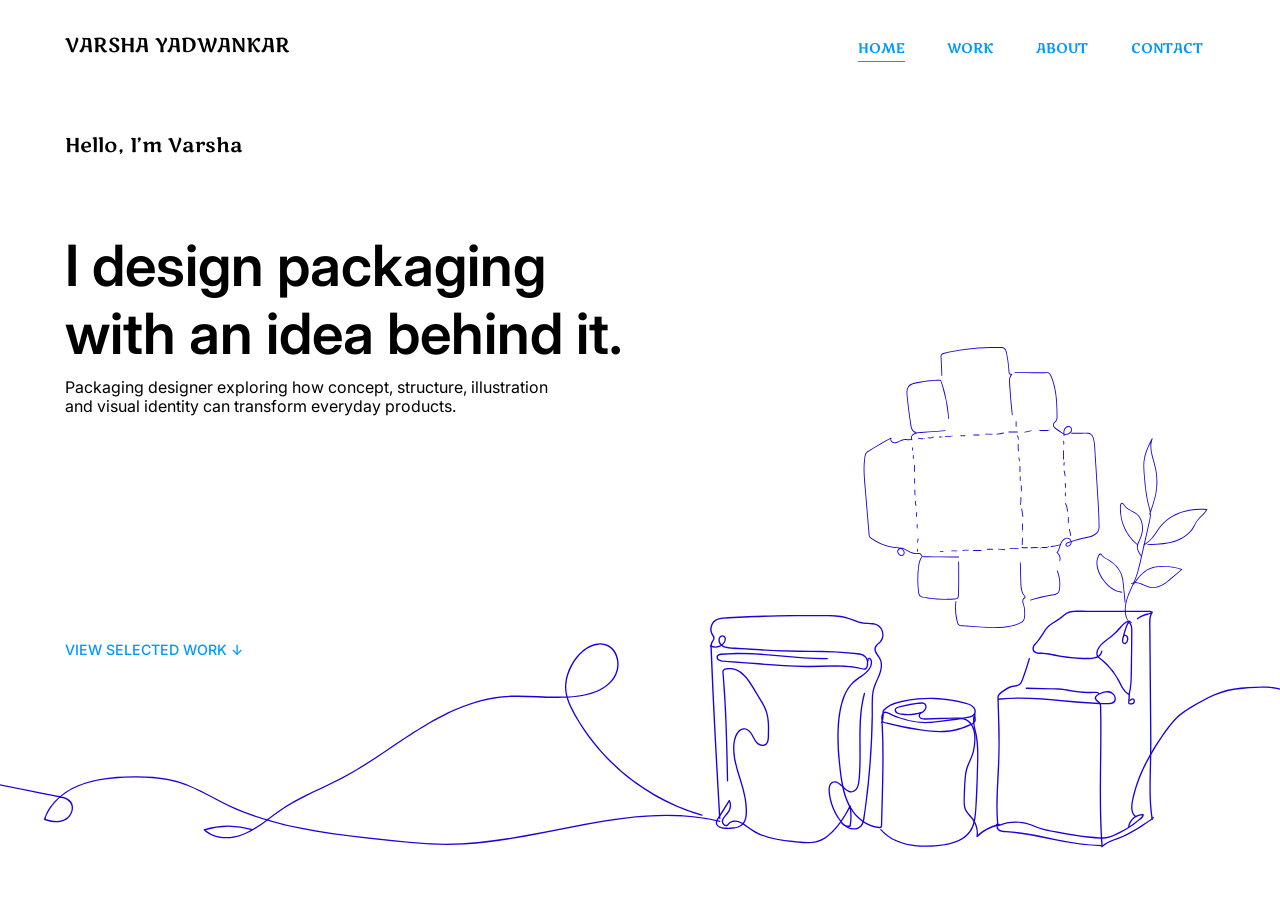
==== index.html @ 97ad2b27 "Varsha Yadwankar packaging design portfolio Static HTML/CSS/JS rebuild of the Framer site: home, fiv" ====
<!doctype html>
<html lang="en">
<head>
<meta charset="utf-8">
<meta name="viewport" content="width=device-width, initial-scale=1">
<title>Varsha Yadwankar — Packaging Designer</title>
<meta name="description" content="Packaging designer exploring how concept, structure, illustration and visual identity can transform everyday products.">
<link rel="preconnect" href="https://fonts.googleapis.com">
<link rel="preconnect" href="https://fonts.gstatic.com" crossorigin>
<link href="https://fonts.googleapis.com/css2?family=Inter:wght@400;500;600&family=Marko+One&display=swap" rel="stylesheet">
<link rel="stylesheet" href="assets/style.css?v=2">
<script>(function(d){d.classList.add('js');d.style.setProperty('--vw',d.clientWidth+'px')})(document.documentElement)</script>
</head>
<body class="home">
<a class="skip" href="#main">Skip to content</a>
<main id="main" class="canvas" style="--H:900">
  <header class="site-header">
    <p class="site-title">VARSHA YADWANKAR</p>
    <nav class="site-nav" aria-label="Main"><ul><li><a href="index.html" aria-current="page">HOME</a></li><li><a href="rovington.html">WORK</a></li><li><a href="about.html">ABOUT</a></li><li><a href="contact.html">CONTACT</a></li></ul></nav>
  </header>
  <section class="sec">
    <img class="a decor fit-contain keep" style="--x:-26;--y:278;--w:1540;--h:563;--z:0" src="assets/img/home-1.svg" alt="" aria-hidden="true" width="1540" height="563" fetchpriority="high" decoding="async">
    <div class="a txt hero-text rv" style="--x:73;--y:152;--w:760">
      <p class="hello">Hello, I’m Varsha</p>
      <h1 class="display">I design packaging<br>with an idea behind it.</h1>
      <p class="lead">Packaging designer exploring how concept, structure, illustration<br class="br-d"> and visual identity can transform everyday products.</p>
    </div>
    <div class="a txt cta-block rv" style="--x:73;--y:610;--w:300"><a class="cta" href="rovington.html">VIEW SELECTED WORK <span class="arr">↓</span></a></div>
  </section>
</main>
<script src="assets/script.js?v=2" defer></script>
</body>
</html>
---- assets/style.css ----
/* Varsha Yadwankar — Packaging Design Portfolio
   Desktop (>=1024px): the original 1440px design grid scales fluidly to the full
   viewport width (1 design px = var(--u)), so there is no empty band at the sides.
   Below 1024px everything reflows into a single stacked column. */

*, *::before, *::after { box-sizing: border-box; }

:root {
  --ink: #000;
  --link: #0099ff;
  --bg: #fff;
  --serif: "Marko One", Georgia, serif;
  --sans: "Inter", system-ui, -apple-system, "Segoe UI", sans-serif;
  color-scheme: light;
}

html { -webkit-text-size-adjust: 100%; scroll-behavior: smooth; }

body {
  margin: 0;
  background: var(--bg);
  color: var(--ink);
  font-family: var(--sans);
  -webkit-font-smoothing: antialiased;
  text-rendering: optimizeLegibility;
  overflow-x: clip;
}

img, video, svg { display: block; max-width: none; }
a { color: var(--link); text-decoration: none; }
h1, h2, h3, p { margin: 0; font-weight: inherit; }

.skip {
  position: absolute; left: -9999px; top: 8px; z-index: 999;
  background: var(--ink); color: #fff; padding: 8px 14px; font-size: 14px;
}
.skip:focus { left: 8px; }

:focus-visible { outline: 2px solid var(--link); outline-offset: 3px; }

/* ---------- Header ---------- */
.site-header { display: flex; align-items: center; justify-content: space-between; gap: 24px; }
.site-title { font-family: var(--serif); color: var(--ink); white-space: nowrap; }
.site-nav ul { list-style: none; margin: 0; padding: 0; display: flex; }
.site-nav a {
  font-family: var(--serif);
  color: var(--link);
  position: relative;
  padding: 4px 0;
  transition: color .2s ease;
}
.site-nav a::after {
  content: ""; position: absolute; left: 0; right: 0; bottom: 0;
  height: 1px; background: currentColor;
  transform: scaleX(0); transform-origin: left; transition: transform .3s ease;
}
.site-nav a:hover::after, .site-nav a[aria-current="page"]::after { transform: scaleX(1); }

/* ---------- Typography ---------- */
.hello { font-family: var(--serif); }
.display { font-weight: 600; }
.eyebrow { font-weight: 500; letter-spacing: .05em; text-transform: uppercase; }
.title { font-weight: 600; text-transform: uppercase; }
.tags { font-weight: 500; letter-spacing: .02em; text-transform: uppercase; white-space: pre-wrap; }
.body { font-weight: 500; letter-spacing: .05em; }
.lead { font-weight: 400; }
.label { font-weight: 500; letter-spacing: .02em; text-transform: uppercase; }
.cta { font-weight: 500; display: inline-block; }
.cta .arr { display: inline-block; transition: transform .3s ease; }
.cta:hover .arr { transform: translateY(4px); }

.list .role { font-weight: 600; letter-spacing: .05em; }
.list .sub { font-weight: 500; letter-spacing: .05em; }
.list .desc { font-weight: 400; letter-spacing: .05em; }

.contact-list dt { font-weight: 600; letter-spacing: .05em; }
.contact-list dd { margin: 0; font-weight: 500; letter-spacing: .02em; }
.contact-list a { color: var(--ink); background: linear-gradient(currentColor, currentColor) 0 100% / 0 1px no-repeat; transition: background-size .3s ease, color .2s; word-break: break-word; }
.contact-list a:hover { color: var(--link); background-size: 100% 1px; }

.pager { display: flex; justify-content: center; align-items: center; gap: 4px; }
.pager a { color: var(--link); white-space: nowrap; transition: opacity .2s; }
.pager a:hover { opacity: .65; }
.pager .next .arr { display: inline-block; transition: transform .3s ease; }
.pager .next:hover .arr { transform: translateX(4px); }

.media { background: transparent; }
.fit-cover { object-fit: cover; }
.fit-contain { object-fit: contain; }
.fit-fill { object-fit: fill; }

/* ---------- Desktop: fluid design canvas ---------- */
@media (min-width: 1024px) {
  body { --u: calc(var(--vw, 100vw) / 1440); }

  .canvas {
    position: relative;
    width: 100%;
    height: calc(var(--H) * var(--u));
  }
  .sec { display: contents; }

  .a {
    position: absolute;
    left: calc(var(--x) * var(--u));
    top: calc(var(--y) * var(--u));
    width: calc(var(--w) * var(--u));
    z-index: var(--z, 1);
  }
  img.a, video.a { height: calc(var(--h) * var(--u)); }
  .txt { z-index: 50; }

  .site-header {
    position: absolute; z-index: 60;
    top: calc(39 * var(--u)); left: calc(73 * var(--u)); right: calc(87 * var(--u));
    height: calc(28 * var(--u));
  }
  .site-title { font-size: max(16px, calc(22 * var(--u))); line-height: 1.2; }
  .site-nav ul { gap: calc(48 * var(--u)); }
  .site-nav a { font-size: max(13px, calc(16 * var(--u))); line-height: 1.2; }

  .hello { font-size: max(16px, calc(22 * var(--u))); line-height: 1.2; }
  .display { font-size: calc(64 * var(--u)); line-height: 1.2; white-space: nowrap; }
  .lead { font-size: max(14px, calc(18 * var(--u))); line-height: 1.2; }
  .cta { font-size: max(13px, calc(16 * var(--u))); line-height: 1.2; }
  /* Home hero = exactly one screen. Widths (header, margins, line drawing) scale with
     the screen width so everything reaches both edges; the hero text and vertical
     spacing use --uh, which also respects the screen height, so nothing is pushed
     below the fold on wide 16:9 monitors. The drawing and CTA sit on the bottom edge,
     as in the Framer version. At 1440x900 both units are 1 (the original design). */
  .home {
    --hh: max(100vh, calc(660 * var(--u)));
    --uh: min(var(--u), calc(var(--hh) / 900));
  }
  @supports (height: 100svh) {
    .home { --hh: max(100svh, calc(660 * var(--u))); }
  }
  .home .canvas { height: var(--hh); }
  .home .hero-text { top: calc(152 * var(--uh)); }
  .home .hello { font-size: max(16px, calc(22 * var(--uh))); }
  .home .display { font-size: calc(64 * var(--uh)); margin-top: calc(82.6 * var(--uh)); }
  .home .lead { font-size: max(14px, calc(18 * var(--uh))); margin-top: calc(10.4 * var(--uh)); }
  .home .cta { font-size: max(13px, calc(16 * var(--uh))); }
  .home .cta-block { top: auto; bottom: calc(271 * var(--uh)); }
  .home .decor.keep { top: auto; bottom: calc(59 * var(--uh)); }

  .eyebrow { font-size: max(11px, calc(14 * var(--u))); line-height: 1.2; }
  .title { font-size: calc(48 * var(--u)); line-height: 1.2; white-space: nowrap; margin-top: calc(23.2 * var(--u)); }
  .eyebrow + .tags { margin-top: 0; }
  .tags { font-size: max(10.5px, calc(13 * var(--u))); line-height: 1.2; white-space: nowrap; margin-top: calc(32.4 * var(--u)); }
  .body { font-size: max(13px, calc(16 * var(--u))); line-height: 1.5; width: calc(var(--bw, 460) * var(--u)); margin-top: calc(22.4 * var(--u)); }
  .label { font-size: max(11px, calc(14 * var(--u))); line-height: 1.2; white-space: nowrap; }

  /* about / contact headings sit directly on their grid line */
  .txt > .title:first-child { margin-top: 0; }
  .about-intro .body { margin-top: calc(40.4 * var(--u)); }

  .list .title { margin: 0 0 calc(40 * var(--u)); }
  .list .item + .item { margin-top: var(--gap, calc(74 * var(--u))); }
  .list p { font-size: max(13px, calc(16 * var(--u))); line-height: 1.5; }
  .list .sub { margin-top: calc(19 * var(--u)); }
  .list .desc { margin-top: calc(9 * var(--u)); }
  .list .role + .desc { margin-top: calc(19 * var(--u)); }

  .contact-list { margin: calc(59 * var(--u)) 0 0; }
  .contact-list dt, .contact-list dd { font-size: max(13px, calc(16 * var(--u))); line-height: 1.5; }
  .contact-list dd { margin: calc(19 * var(--u)) 0 calc(54 * var(--u)); }
  .contact-intro .body { width: calc(460 * var(--u)); margin-top: calc(20 * var(--u)); }

  .pager { left: 0; width: 100%; }
  .pager a { font-size: max(13px, calc(16 * var(--u))); line-height: 1.2; }
}

/* ---------- Tablet & mobile: stacked flow ---------- */
@media (max-width: 1023.98px) {
  :root { --pad: clamp(20px, 6vw, 48px); }

  .canvas { padding: 0 var(--pad) 72px; }
  .site-header { padding: 28px 0 8px; flex-wrap: wrap; row-gap: 14px; }
  .site-title { font-size: 19px; }
  .site-nav ul { gap: 26px; }
  .site-nav a { font-size: 14px; }

  .sec { display: flex; flex-direction: column; gap: 22px; padding-top: 72px; position: relative; }
  .sec:first-of-type { padding-top: 40px; }
  .a { position: static; width: 100%; }
  img.a, video.a { height: auto; }
  .media { order: 2; }
  .txt { order: 1; }

  .hello { font-size: 18px; }
  .display { font-size: clamp(34px, 7.4vw, 56px); line-height: 1.15; margin-top: 28px; }
  .lead { font-size: 16px; line-height: 1.45; margin-top: 22px; max-width: 34em; }
  .cta { font-size: 15px; margin-top: 30px; }
  .br-d { display: none; }

  .eyebrow { font-size: 12px; }
  .title { font-size: clamp(28px, 6.4vw, 44px); line-height: 1.15; margin-top: 14px; }
  .txt > .title:first-child { margin-top: 0; }
  .tags { font-size: 11.5px; line-height: 1.6; margin-top: 18px; }
  .body { font-size: 15px; line-height: 1.6; margin-top: 16px; max-width: 36em; }
  .label { font-size: 12px; margin-top: 18px; order: 2; }

  .media.fit-cover { aspect-ratio: var(--w) / var(--h); }
  video.media { aspect-ratio: 1440 / 686; object-fit: cover; }

  /* keep a few signature line drawings as full-bleed dividers, drop the small ones */
  .decor { display: none; }
  .decor.keep { display: block; order: 3; width: calc(100% + 2 * var(--pad)); max-width: none; margin: 8px calc(-1 * var(--pad)) 0; height: auto; }

  .home .sec { min-height: auto; }
  .home .decor.keep { order: 3; margin-top: 36px; }

  .cols { display: grid; gap: 56px; }
  .list .title { margin-bottom: 26px; }
  .list .item + .item { margin-top: 30px; }
  .list p { font-size: 15px; line-height: 1.55; }
  .list .sub, .list .role + .desc { margin-top: 6px; }
  .list .desc { margin-top: 4px; }

  .contact-list { margin: 36px 0 0; }
  .contact-list dt, .contact-list dd { font-size: 15px; line-height: 1.5; }
  .contact-list dd { margin: 8px 0 28px; }

  .pager { padding: 72px 0 0; flex-wrap: wrap; }
  .pager a { font-size: 14px; }
}

@media (min-width: 640px) and (max-width: 1023.98px) {
  .cols { grid-template-columns: 1fr 1fr; gap: 48px; }
  .cols > .txt { order: 0; }
}

/* ---------- Motion ---------- */
.js .rv { opacity: 0; translate: 0 24px; transition: opacity .9s cubic-bezier(.2,.7,.2,1), translate .9s cubic-bezier(.2,.7,.2,1); }
.js .rv.in { opacity: 1; translate: 0 0; }
.js .decor { opacity: 0; transition: opacity 1.6s ease .15s; }
.js .decor.in { opacity: 1; }

@media (prefers-reduced-motion: reduce) {
  html { scroll-behavior: auto; }
  .js .rv, .js .decor { opacity: 1; translate: none; transition: none; }
}
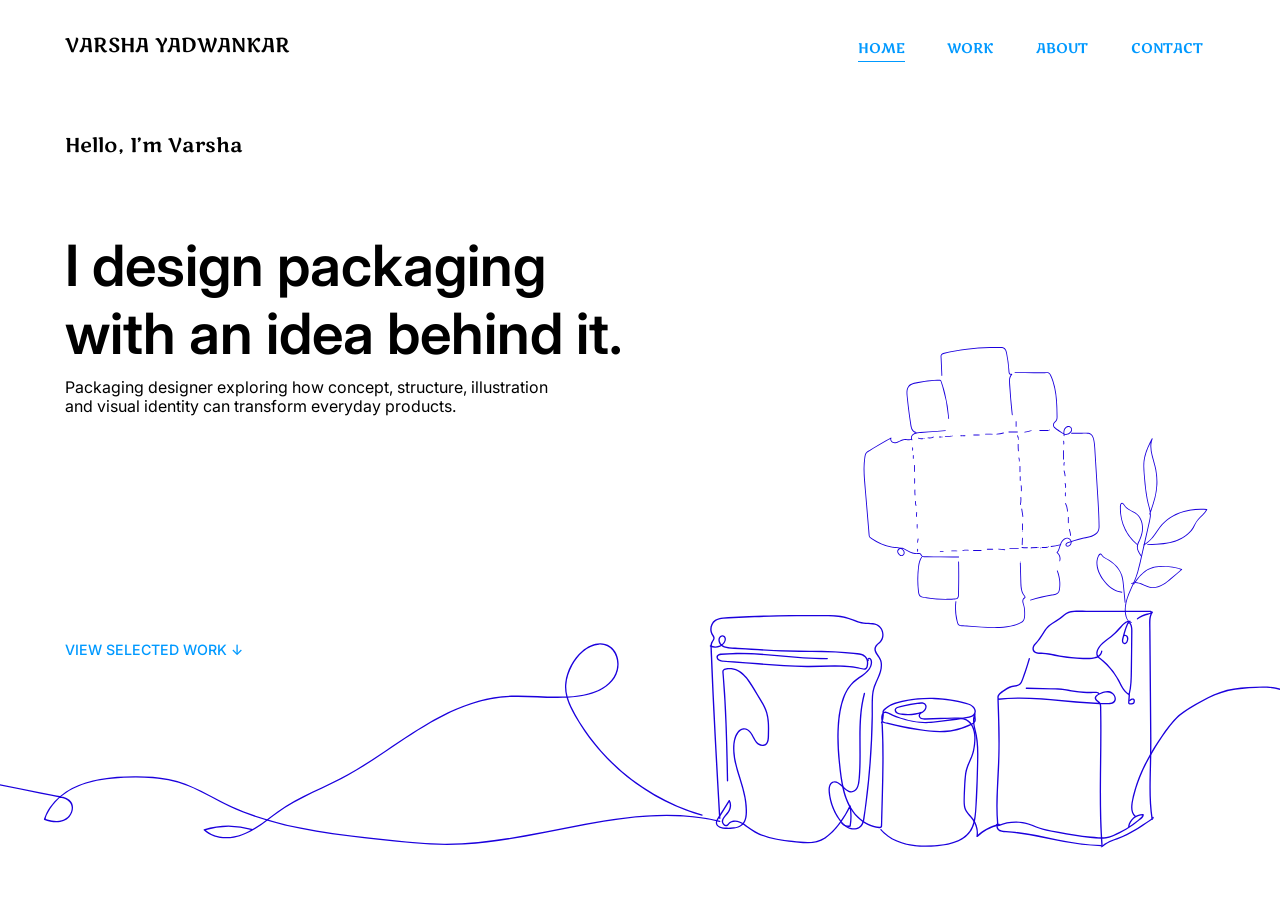
==== commit c1bdf626: "Fix client feedback: hero line art, video crop, ship orientation, mobile - Home: on short laptop scr" ====
--- a/index.html
+++ b/index.html
@@ -8,7 +8,7 @@
 <link rel="preconnect" href="https://fonts.googleapis.com">
 <link rel="preconnect" href="https://fonts.gstatic.com" crossorigin>
 <link href="https://fonts.googleapis.com/css2?family=Inter:wght@400;500;600&family=Marko+One&display=swap" rel="stylesheet">
-<link rel="stylesheet" href="assets/style.css?v=2">
+<link rel="stylesheet" href="assets/style.css?v=3">
 <script>(function(d){d.classList.add('js');d.style.setProperty('--vw',d.clientWidth+'px')})(document.documentElement)</script>
 </head>
 <body class="home">
@@ -28,6 +28,6 @@
     <div class="a txt cta-block rv" style="--x:73;--y:610;--w:300"><a class="cta" href="rovington.html">VIEW SELECTED WORK <span class="arr">↓</span></a></div>
   </section>
 </main>
-<script src="assets/script.js?v=2" defer></script>
+<script src="assets/script.js?v=3" defer></script>
 </body>
 </html>
--- a/assets/style.css
+++ b/assets/style.css
@@ -85,7 +85,15 @@
 .pager .next:hover .arr { transform: translateX(4px); }
 
 .media { background: transparent; }
+/* Line drawings bleed past the screen edges and trimmed artworks carry transparent
+   margins: clip them at the page so they never widen the page (no sideways pan or
+   zoom-out on phones). */
+.canvas { overflow-x: hidden; overflow-x: clip; }
 .fit-cover { object-fit: cover; }
+/* The line-walk animation runs along the bottom of the frame: crop the empty top, never the bottom. */
+video.fit-cover { object-position: center bottom; }
+/* This artwork's file is stored sideways; the Framer layer was rotated 90° clockwise. */
+.rot-90 { rotate: 90deg; }
 .fit-contain { object-fit: contain; }
 .fit-fill { object-fit: fill; }
 
@@ -129,11 +137,11 @@
      below the fold on wide 16:9 monitors. The drawing and CTA sit on the bottom edge,
      as in the Framer version. At 1440x900 both units are 1 (the original design). */
   .home {
-    --hh: max(100vh, calc(660 * var(--u)));
+    --hh: max(100vh, calc(680 * var(--u)));
     --uh: min(var(--u), calc(var(--hh) / 900));
   }
   @supports (height: 100svh) {
-    .home { --hh: max(100svh, calc(660 * var(--u))); }
+    .home { --hh: max(100svh, calc(680 * var(--u))); }
   }
   .home .canvas { height: var(--hh); }
   .home .hero-text { top: calc(152 * var(--uh)); }
@@ -142,7 +150,13 @@
   .home .lead { font-size: max(14px, calc(18 * var(--uh))); margin-top: calc(10.4 * var(--uh)); }
   .home .cta { font-size: max(13px, calc(16 * var(--uh))); }
   .home .cta-block { top: auto; bottom: calc(271 * var(--uh)); }
-  .home .decor.keep { top: auto; bottom: calc(59 * var(--uh)); }
+  /* Normally 59 design px above the bottom edge; on short, wide screens (laptops with
+     browser toolbars) it moves closer to the bottom so the top of the drawing always
+     keeps clear of the menu (its top stays at least 105 design px below the page top). */
+  .home .decor.keep {
+    top: auto;
+    bottom: max(0px, min(calc(59 * var(--uh)), calc(var(--hh) - 668 * var(--u))));
+  }
 
   .eyebrow { font-size: max(11px, calc(14 * var(--u))); line-height: 1.2; }
   .title { font-size: calc(48 * var(--u)); line-height: 1.2; white-space: nowrap; margin-top: calc(23.2 * var(--u)); }
@@ -204,12 +218,35 @@
   .media.fit-cover { aspect-ratio: var(--w) / var(--h); }
   video.media { aspect-ratio: 1440 / 686; object-fit: cover; }
 
+  /* Many artworks sit on large transparent canvases (they overlap on desktop). Stacked on a
+     phone that padding becomes big empty gaps, so frame each one on its real content:
+     --nw/--nh = file size, --cl/--ct/--cw/--ch = content box measured from the file.
+     The content fills the column width, capped so tall packs stay within ~62% of the screen. */
+  .media.trim {
+    --Dw: min(100%, calc(62vh * var(--cw) / var(--ch)));
+    width: calc(var(--Dw) * var(--nw) / var(--cw));
+    max-width: none;
+    margin-left: calc((100% - var(--Dw)) / 2 - var(--Dw) * var(--cl) / var(--cw));
+    margin-top: calc(var(--Dw) * var(--ct) / var(--cw) * -1);
+    margin-bottom: calc(var(--Dw) * (var(--nh) - var(--ct) - var(--ch)) / var(--cw) * -1);
+    clip-path: inset(calc(var(--ct) / var(--nh) * 100%) calc((var(--nw) - var(--cl) - var(--cw)) / var(--nw) * 100%) calc((var(--nh) - var(--ct) - var(--ch)) / var(--nh) * 100%) calc(var(--cl) / var(--nw) * 100%));
+  }
+
   /* keep a few signature line drawings as full-bleed dividers, drop the small ones */
   .decor { display: none; }
   .decor.keep { display: block; order: 3; width: calc(100% + 2 * var(--pad)); max-width: none; margin: 8px calc(-1 * var(--pad)) 0; height: auto; }
 
-  .home .sec { min-height: auto; }
-  .home .decor.keep { order: 3; margin-top: 36px; }
+  /* Home: the first screen fills the phone, with the line drawing enlarged (k x screen
+     width), centred on the packaging and pinned to the bottom; the line still runs off
+     both edges. */
+  .home .canvas { display: flex; flex-direction: column; min-height: 100vh; min-height: 100svh; padding-bottom: 28px; }
+  .home .sec { flex: 1 0 auto; }
+  .home .decor.keep {
+    --k: 1.9; --off: -0.8585;
+    order: 3;
+    width: calc((100% + 2 * var(--pad)) * var(--k));
+    margin: auto 0 0 calc(-1 * var(--pad) + (100% + 2 * var(--pad)) * var(--off));
+  }
 
   .cols { display: grid; gap: 56px; }
   .list .title { margin-bottom: 26px; }
@@ -229,6 +266,7 @@
 @media (min-width: 640px) and (max-width: 1023.98px) {
   .cols { grid-template-columns: 1fr 1fr; gap: 48px; }
   .cols > .txt { order: 0; }
+  .home .decor.keep { --k: 1.35; --off: -0.465; }
 }
 
 /* ---------- Motion ---------- */
